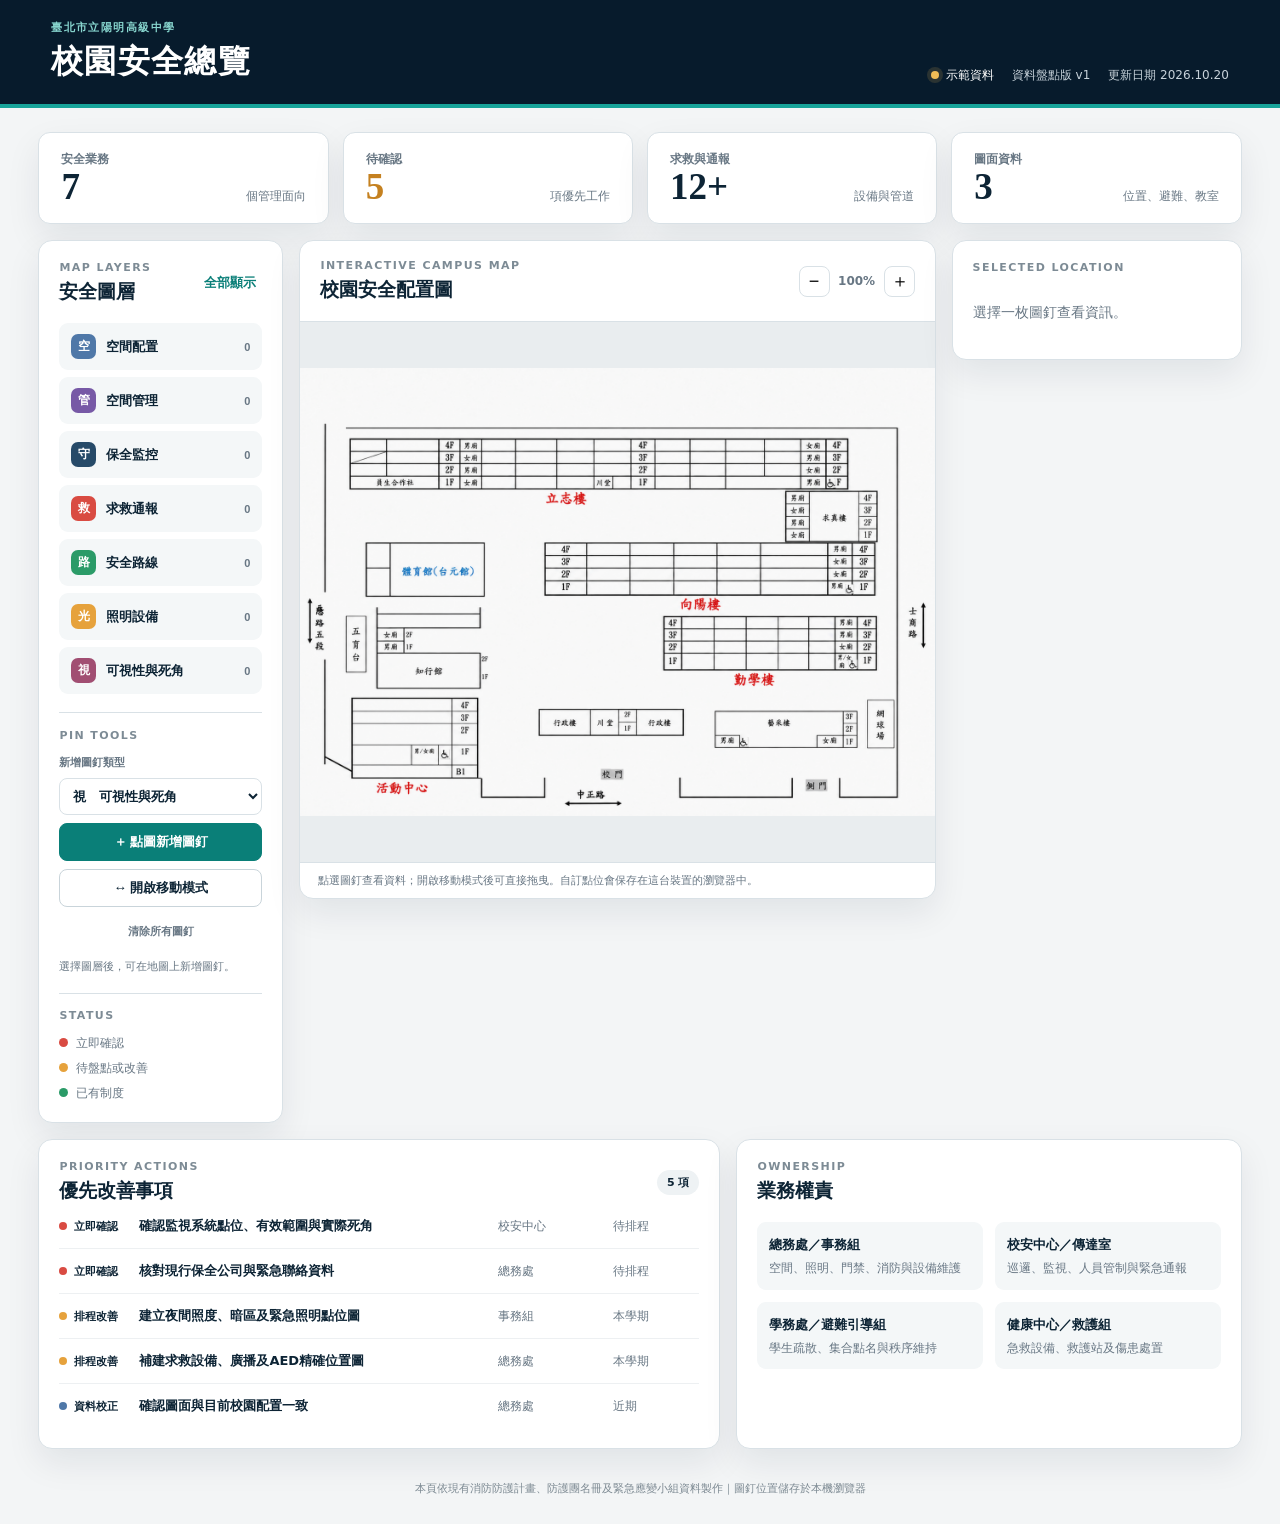
==== campus-safety-dashboard/index.html @ 6d6871d2 "為圖釘刪除加入密碼驗證，僅儲存加鹽雜湊" ====
<!doctype html>
<html lang="zh-Hant">
<head>
  <meta charset="utf-8">
  <meta name="viewport" content="width=device-width, initial-scale=1">
  <meta name="theme-color" content="#071b2c">
  <title>陽明高中校園安全總覽</title>
  <meta name="description" content="校園安全空間、設備、路線、責任與改善事項的一頁式互動總覽">
  <link rel="stylesheet" href="styles.css">
</head>
<body>
  <header class="topbar">
    <div>
      <p class="eyebrow">臺北市立陽明高級中學</p>
      <h1>校園安全總覽</h1>
    </div>
    <div class="header-meta">
      <span class="live-dot">示範資料</span>
      <span>資料盤點版 v1</span>
      <span>更新日期 2026.10.20</span>
    </div>
  </header>

  <main>
    <section class="metrics" aria-label="安全摘要">
      <article><span class="metric-label">安全業務</span><strong>7</strong><small>個管理面向</small></article>
      <article><span class="metric-label">待確認</span><strong class="amber">5</strong><small>項優先工作</small></article>
      <article><span class="metric-label">求救與通報</span><strong>12+</strong><small>設備與管道</small></article>
      <article><span class="metric-label">圖面資料</span><strong>3</strong><small>位置、避難、教室</small></article>
    </section>

    <section class="workspace">
      <aside class="panel filters">
        <div class="panel-heading">
          <div><p class="kicker">MAP LAYERS</p><h2>安全圖層</h2></div>
          <button id="resetLayers" class="text-button">全部顯示</button>
        </div>
        <div id="layerList" class="layer-list"></div>
        <div class="pin-tools">
          <p class="kicker">PIN TOOLS</p>
          <label for="pinLayer">新增圖釘類型</label>
          <select id="pinLayer" aria-label="新增圖釘類型"></select>
          <button id="addPin" class="tool-button primary">＋ 點圖新增圖釘</button>
          <button id="editPins" class="tool-button">↔ 開啟移動模式</button>
          <button id="resetPins" class="tool-button subtle">清除所有圖釘</button>
          <p id="pinHint" class="pin-hint">選擇圖層後，可在地圖上新增圖釘。</p>
        </div>
        <div class="legend">
          <p class="kicker">STATUS</p>
          <div><span class="status red"></span>立即確認</div>
          <div><span class="status amber"></span>待盤點或改善</div>
          <div><span class="status green"></span>已有制度</div>
        </div>
      </aside>

      <section class="map-panel" aria-label="互動式校園安全地圖">
        <div class="map-toolbar">
          <div>
            <p class="kicker">INTERACTIVE CAMPUS MAP</p>
            <h2>校園安全配置圖</h2>
          </div>
          <div class="map-actions">
            <button id="zoomOut" aria-label="縮小">−</button>
            <span id="zoomValue">100%</span>
            <button id="zoomIn" aria-label="放大">＋</button>
          </div>
        </div>
        <div class="map-viewport" id="mapViewport">
          <div class="map-stage" id="mapStage">
            <img src="assets/campus-map-v3-no-track.png" alt="陽明高中校園建築配置圖">
            <div id="markers" class="markers"></div>
          </div>
        </div>
        <div class="map-note">點選圖釘查看資料；開啟移動模式後可直接拖曳。自訂點位會保存在這台裝置的瀏覽器中。</div>
      </section>

      <aside class="panel detail" id="detailPanel" aria-live="polite">
        <p class="kicker">SELECTED LOCATION</p>
        <div id="detailContent"></div>
      </aside>
    </section>

    <section class="lower-grid">
      <article class="panel issues">
        <div class="panel-heading">
          <div><p class="kicker">PRIORITY ACTIONS</p><h2>優先改善事項</h2></div>
          <span class="pill">5 項</span>
        </div>
        <div id="issueList"></div>
      </article>
      <article class="panel ownership">
        <div class="panel-heading">
          <div><p class="kicker">OWNERSHIP</p><h2>業務權責</h2></div>
        </div>
        <div class="owner-grid">
          <div><span>總務處／事務組</span><p>空間、照明、門禁、消防與設備維護</p></div>
          <div><span>校安中心／傳達室</span><p>巡邏、監視、人員管制與緊急通報</p></div>
          <div><span>學務處／避難引導組</span><p>學生疏散、集合點名與秩序維持</p></div>
          <div><span>健康中心／救護組</span><p>急救設備、救護站及傷患處置</p></div>
        </div>
      </article>
    </section>
  </main>

  <footer>本頁依現有消防防護計畫、防護團名冊及緊急應變小組資料製作｜圖釘位置儲存於本機瀏覽器</footer>
  <dialog id="deleteAuthDialog" class="delete-auth" aria-labelledby="deleteAuthTitle" aria-describedby="deleteAuthMessage">
    <form id="deleteAuthForm">
      <h2 id="deleteAuthTitle">刪除圖釘確認</h2>
      <p id="deleteAuthMessage"></p>
      <label for="deleteAuthPassword">管理密碼</label>
      <input id="deleteAuthPassword" type="password" required autocomplete="off" autocapitalize="off" spellcheck="false">
      <p id="deleteAuthError" role="alert"></p>
      <div class="delete-auth-actions"><button type="button" onclick="this.closest('dialog').close()">取消</button><button type="submit">驗證並刪除</button></div>
    </form>
  </dialog>
  <script src="app.js"></script>
</body>
</html>
---- campus-safety-dashboard/styles.css ----
:root{--ink:#0d2435;--muted:#687784;--line:#d9e1e6;--paper:#f3f5f6;--white:#fff;--navy:#071b2c;--teal:#0a7f78;--teal-soft:#dff3ef;--red:#d94b42;--amber:#e6a23c;--green:#2b9b68;--shadow:0 14px 34px rgba(8,30,47,.08)}
*{box-sizing:border-box}body{margin:0;background:var(--paper);color:var(--ink);font-family:"Noto Sans TC","Microsoft JhengHei",system-ui,sans-serif}.topbar{min-height:104px;padding:20px 4vw;background:var(--navy);color:#fff;display:flex;align-items:end;justify-content:space-between;gap:24px;border-bottom:4px solid #18a49a}.eyebrow,.kicker{margin:0 0 5px;letter-spacing:.13em;font-size:11px;font-weight:800;text-transform:uppercase}.eyebrow{color:#87d5ce}.topbar h1{margin:0;font-size:32px;letter-spacing:.04em}.header-meta{display:flex;gap:18px;align-items:center;font-size:12px;color:#c7d2da}.live-dot{color:#fff}.live-dot::before{content:"";display:inline-block;width:8px;height:8px;margin-right:7px;border-radius:50%;background:#f0bc56;box-shadow:0 0 0 4px rgba(240,188,86,.15)}main{width:min(1500px,94vw);margin:24px auto 32px}.metrics{display:grid;grid-template-columns:repeat(4,1fr);gap:14px;margin-bottom:16px}.metrics article{background:#fff;padding:18px 22px;border:1px solid var(--line);border-radius:12px;box-shadow:var(--shadow);display:grid;grid-template-columns:1fr auto;align-items:end}.metric-label{grid-column:1/-1;font-size:12px;font-weight:800;color:var(--muted)}.metrics strong{font-family:Georgia,serif;font-size:37px;line-height:1}.metrics small{font-size:12px;color:var(--muted)}.amber{color:#c58120}.workspace{display:grid;grid-template-columns:245px minmax(520px,1fr) 290px;gap:16px;align-items:start}.panel,.map-panel{background:#fff;border:1px solid var(--line);border-radius:14px;box-shadow:var(--shadow)}.panel{padding:20px}.panel-heading,.map-toolbar{display:flex;align-items:center;justify-content:space-between;gap:14px}.panel h2,.map-panel h2{font-size:19px;margin:0}.kicker{color:#7d8b95}.text-button{border:0;background:none;color:var(--teal);font-weight:800;cursor:pointer}.layer-list{display:grid;gap:7px;margin:18px 0}.layer-button{border:1px solid transparent;background:#f4f7f8;border-radius:9px;padding:10px 11px;display:flex;align-items:center;gap:10px;text-align:left;cursor:pointer;color:var(--ink);font-weight:700}.layer-button:hover{border-color:#b6dcd8}.layer-button.off{opacity:.42}.layer-icon{width:25px;height:25px;border-radius:7px;display:grid;place-items:center;background:var(--layer);color:#fff;font-size:12px}.layer-count{margin-left:auto;color:var(--muted);font-size:11px}.legend{border-top:1px solid var(--line);padding-top:15px;margin-top:18px;color:var(--muted);font-size:12px;display:grid;gap:8px}.status{display:inline-block;width:9px;height:9px;border-radius:50%;margin-right:8px}.red{background:var(--red)}.amber{background:var(--amber)}.green{background:var(--green)}.map-panel{min-width:0;overflow:hidden}.map-toolbar{padding:18px 20px;border-bottom:1px solid var(--line)}.map-actions{display:flex;align-items:center;gap:8px}.map-actions button{width:31px;height:31px;border:1px solid var(--line);background:#fff;border-radius:8px;font-size:18px;cursor:pointer}.map-actions span{font-size:12px;font-weight:800;color:var(--muted);min-width:38px;text-align:center}.map-viewport{height:540px;overflow:auto;background:#e9edef;display:grid;place-items:center}.map-stage{width:100%;position:relative;transform-origin:center;transition:transform .18s ease}.map-stage img{display:block;width:100%;height:auto;filter:saturate(.82) contrast(.96)}.marker{position:absolute;left:var(--x);top:var(--y);width:27px;height:27px;transform:translate(-50%,-50%);border:3px solid #fff;border-radius:50%;background:var(--color);color:#fff;display:grid;place-items:center;font-size:11px;font-weight:900;box-shadow:0 4px 12px rgba(0,0,0,.28);cursor:pointer;transition:.15s}.marker:hover,.marker.active{transform:translate(-50%,-50%) scale(1.24);z-index:3}.marker.hidden{display:none}.marker.alert::after{content:"";position:absolute;inset:-7px;border:2px solid var(--color);border-radius:50%;animation:pulse 1.8s infinite}@keyframes pulse{to{inset:-14px;opacity:0}}.map-note{padding:10px 18px;border-top:1px solid var(--line);font-size:11px;color:var(--muted)}.detail{min-height:0}.detail-empty{margin-top:26px;color:var(--muted);font-size:14px;line-height:1.8}.detail h3{margin:10px 0 4px;font-size:23px}.detail .category{display:inline-block;padding:4px 8px;border-radius:5px;background:var(--teal-soft);color:#126963;font-size:11px;font-weight:800}.detail dl{margin:22px 0;display:grid;gap:14px}.detail dt{font-size:11px;color:var(--muted);font-weight:800}.detail dd{margin:3px 0 0;font-size:14px;line-height:1.6}.detail-status{border-top:1px solid var(--line);padding-top:15px;font-weight:800;font-size:13px}.lower-grid{display:grid;grid-template-columns:1.35fr 1fr;gap:16px;margin-top:16px}.pill{background:#eef2f4;border-radius:999px;padding:5px 10px;font-size:11px;font-weight:800}.issue-row{display:grid;grid-template-columns:70px 1fr 105px 86px;gap:10px;align-items:center;padding:13px 0;border-bottom:1px solid #edf0f2;font-size:13px}.issue-row:last-child{border:0}.priority{font-size:11px;font-weight:900}.priority::before{content:"";display:inline-block;width:8px;height:8px;border-radius:50%;background:var(--p);margin-right:7px}.issue-owner,.issue-date{color:var(--muted);font-size:12px}.owner-grid{display:grid;grid-template-columns:1fr 1fr;gap:12px;margin-top:18px}.owner-grid div{background:#f4f7f8;border-radius:9px;padding:12px}.owner-grid span{font-size:13px;font-weight:900}.owner-grid p{margin:5px 0 0;color:var(--muted);font-size:12px;line-height:1.55}footer{text-align:center;color:#7c8992;font-size:11px;padding:0 20px 28px}@media(max-width:1100px){.workspace{grid-template-columns:220px 1fr}.detail{grid-column:1/-1;min-height:auto}.lower-grid{grid-template-columns:1fr}}@media(max-width:760px){.topbar{align-items:start;flex-direction:column}.header-meta{flex-wrap:wrap}.metrics{grid-template-columns:1fr 1fr}.workspace{grid-template-columns:1fr}.filters{order:2}.map-panel{order:1}.detail{order:3}.map-viewport{height:430px}.owner-grid{grid-template-columns:1fr}.issue-row{grid-template-columns:65px 1fr}.issue-owner,.issue-date{display:none}.topbar h1{font-size:27px}}

.metrics strong.amber{background:transparent;color:#c58120}
.status.red{background:var(--red)}
.status.amber{background:var(--amber)}
.status.green{background:var(--green)}

.pin-tools{border-top:1px solid var(--line);padding-top:16px;margin-top:16px;display:grid;gap:8px}.pin-tools label{font-size:11px;font-weight:800;color:var(--muted)}.pin-tools select{width:100%;border:1px solid var(--line);border-radius:8px;padding:9px;background:#fff;color:var(--ink);font-weight:700}.tool-button{width:100%;border:1px solid #c9d4da;border-radius:8px;background:#fff;color:var(--ink);padding:9px 10px;font-weight:800;cursor:pointer}.tool-button:hover{border-color:var(--teal)}.tool-button.primary{background:var(--teal);border-color:var(--teal);color:#fff}.tool-button.active{background:#fff3dd;border-color:var(--amber);color:#8d5c12}.tool-button.subtle{border:0;background:transparent;color:var(--muted);font-size:11px}.pin-hint{margin:2px 0 0;color:var(--muted);font-size:11px;line-height:1.55}.map-stage.placing{cursor:crosshair}.map-stage.editing .marker{cursor:grab}.map-stage.editing .marker:active{cursor:grabbing}.marker{width:30px;height:30px;border-radius:50% 50% 50% 0;transform:translate(-50%,-82%) rotate(-45deg);touch-action:none}.marker span{transform:rotate(45deg);display:grid;place-items:center}.marker:hover,.marker.active{transform:translate(-50%,-82%) rotate(-45deg) scale(1.22)}.marker.alert::after{border-radius:50% 50% 50% 0}.detail-actions{margin-top:16px}.delete-pin{border:1px solid #ecc4c1;background:#fff6f5;color:#a7342d;border-radius:8px;padding:8px 10px;font-weight:800;cursor:pointer}
.pin-record{border-top:1px solid var(--line);margin-top:18px;padding-top:18px;display:grid;gap:11px}.record-heading{display:flex;align-items:start;justify-content:space-between;gap:10px}.record-heading h4{margin:0;font-size:16px}.record-badge{border-radius:999px;background:#eef2f4;padding:5px 8px;font-size:10px;font-weight:900;color:var(--muted)}.pin-record label{display:grid;gap:5px;font-size:11px;font-weight:900;color:var(--ink)}.pin-record label>span{font-weight:500;color:var(--muted);margin-left:5px}.pin-record input,.pin-record textarea,.pin-record select{width:100%;border:1px solid #ccd6dc;border-radius:8px;background:#fff;color:var(--ink);padding:9px;font:inherit;font-weight:500;resize:vertical}.pin-record input:focus,.pin-record textarea:focus,.pin-record select:focus{outline:2px solid rgba(10,127,120,.18);border-color:var(--teal)}.save-record{border:0;border-radius:8px;background:var(--navy);color:#fff;padding:10px;font-weight:900;cursor:pointer}.record-note{margin:0;color:var(--muted);font-size:10px;line-height:1.5}

.delete-auth{width:min(420px,calc(100vw - 32px));border:1px solid var(--line);border-radius:14px;padding:24px;color:var(--ink);box-shadow:var(--shadow)}.delete-auth::backdrop{background:rgba(7,27,44,.55)}.delete-auth h2{margin:0 0 12px;font-size:21px}.delete-auth p{font-size:14px;line-height:1.6}.delete-auth label{display:block;font-weight:700;margin-bottom:8px}.delete-auth input{width:100%;padding:11px;border:1px solid #aabac4;border-radius:8px;font:inherit}.delete-auth input:focus{outline:2px solid var(--teal)}#deleteAuthError{color:#a7342d;min-height:23px}.delete-auth-actions{display:flex;justify-content:flex-end;gap:10px}.delete-auth-actions button{padding:10px 14px;border:1px solid var(--line);border-radius:8px;background:#fff;font:inherit;cursor:pointer}.delete-auth-actions [type=submit]{background:#a7342d;color:#fff;border-color:#a7342d}.delete-auth-actions button:disabled{opacity:.6;cursor:wait}
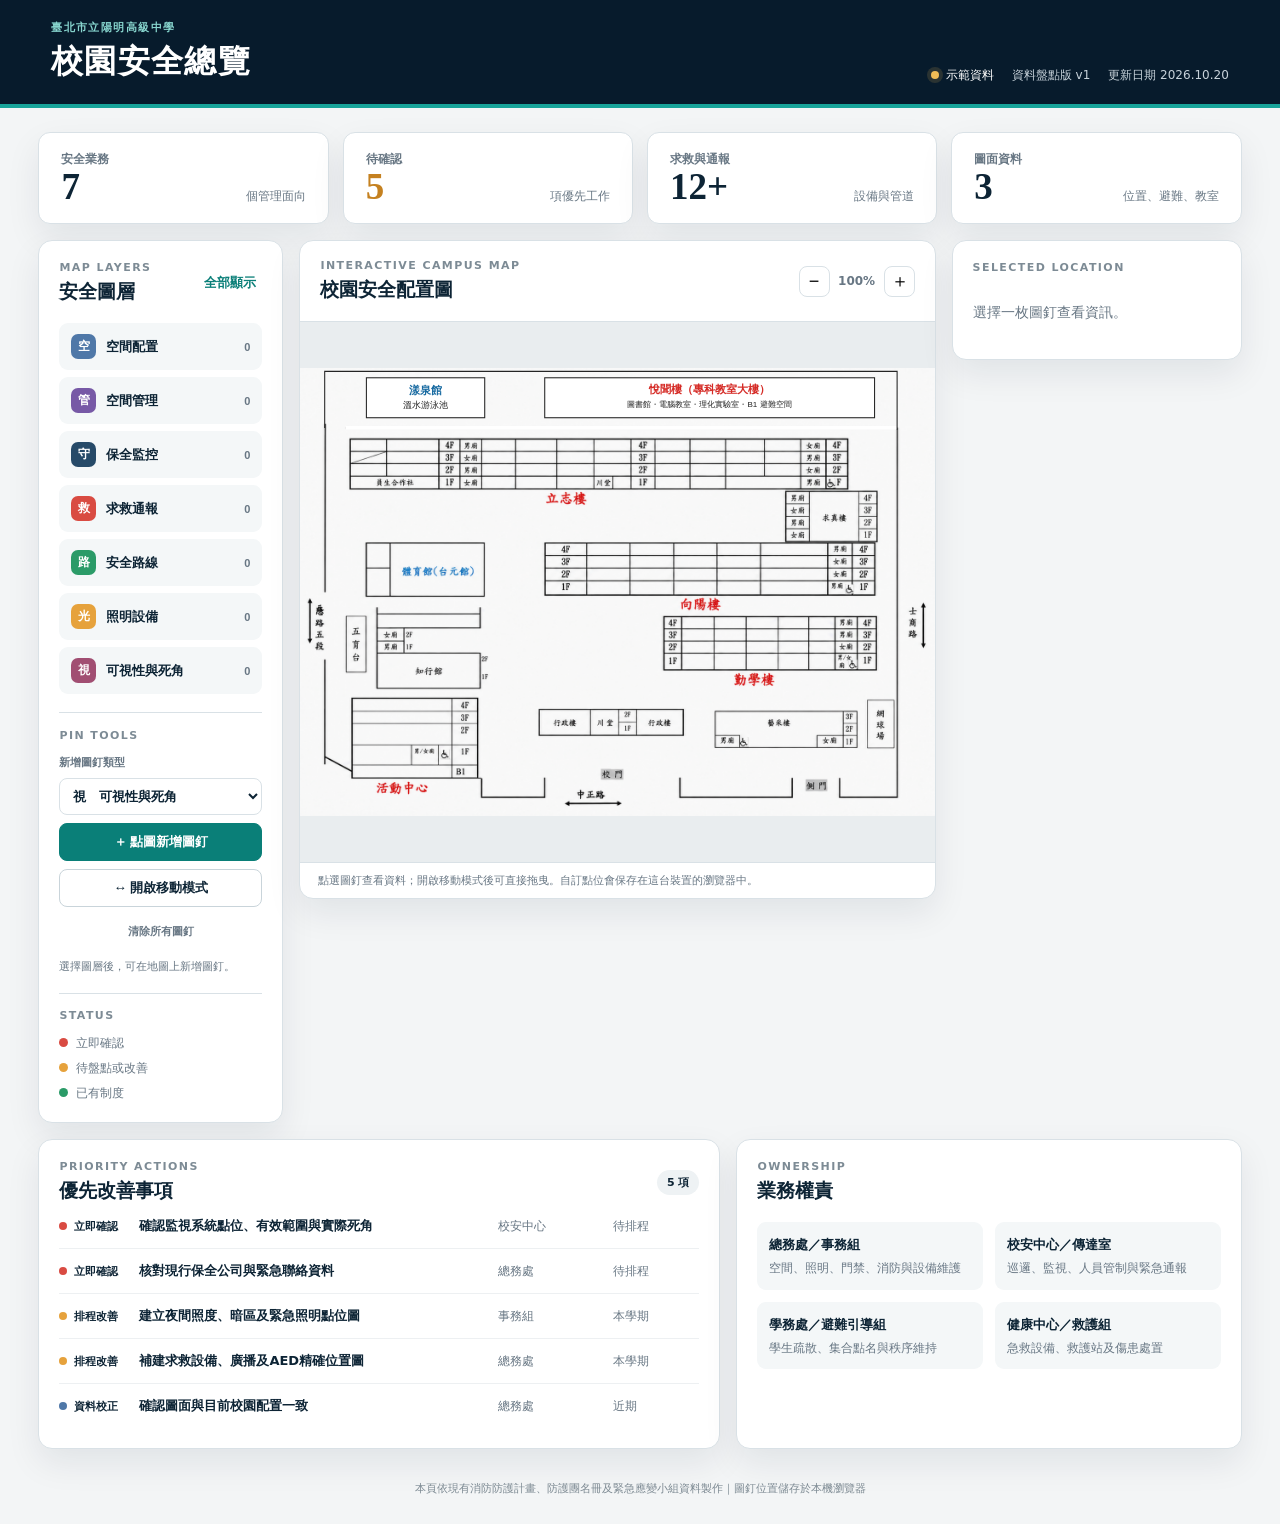
==== commit 08e0bfbb: "依115教室平面圖補上悅聞樓與漾泉館位置" ====
--- a/campus-safety-dashboard/index.html
+++ b/campus-safety-dashboard/index.html
@@ -68,6 +68,7 @@
         <div class="map-viewport" id="mapViewport">
           <div class="map-stage" id="mapStage">
             <img src="assets/campus-map-v3-no-track.png" alt="陽明高中校園建築配置圖">
+            <img class="map-building-overlay" src="assets/rear-buildings.svg" alt="立志樓後方左側為漾泉館（溫水游泳池），右側為悅聞樓（專科教室大樓）">
             <div id="markers" class="markers"></div>
           </div>
         </div>
--- a/campus-safety-dashboard/styles.css
+++ b/campus-safety-dashboard/styles.css
@@ -10,3 +10,5 @@
 .pin-record{border-top:1px solid var(--line);margin-top:18px;padding-top:18px;display:grid;gap:11px}.record-heading{display:flex;align-items:start;justify-content:space-between;gap:10px}.record-heading h4{margin:0;font-size:16px}.record-badge{border-radius:999px;background:#eef2f4;padding:5px 8px;font-size:10px;font-weight:900;color:var(--muted)}.pin-record label{display:grid;gap:5px;font-size:11px;font-weight:900;color:var(--ink)}.pin-record label>span{font-weight:500;color:var(--muted);margin-left:5px}.pin-record input,.pin-record textarea,.pin-record select{width:100%;border:1px solid #ccd6dc;border-radius:8px;background:#fff;color:var(--ink);padding:9px;font:inherit;font-weight:500;resize:vertical}.pin-record input:focus,.pin-record textarea:focus,.pin-record select:focus{outline:2px solid rgba(10,127,120,.18);border-color:var(--teal)}.save-record{border:0;border-radius:8px;background:var(--navy);color:#fff;padding:10px;font-weight:900;cursor:pointer}.record-note{margin:0;color:var(--muted);font-size:10px;line-height:1.5}
 
 .delete-auth{width:min(420px,calc(100vw - 32px));border:1px solid var(--line);border-radius:14px;padding:24px;color:var(--ink);box-shadow:var(--shadow)}.delete-auth::backdrop{background:rgba(7,27,44,.55)}.delete-auth h2{margin:0 0 12px;font-size:21px}.delete-auth p{font-size:14px;line-height:1.6}.delete-auth label{display:block;font-weight:700;margin-bottom:8px}.delete-auth input{width:100%;padding:11px;border:1px solid #aabac4;border-radius:8px;font:inherit}.delete-auth input:focus{outline:2px solid var(--teal)}#deleteAuthError{color:#a7342d;min-height:23px}.delete-auth-actions{display:flex;justify-content:flex-end;gap:10px}.delete-auth-actions button{padding:10px 14px;border:1px solid var(--line);border-radius:8px;background:#fff;font:inherit;cursor:pointer}.delete-auth-actions [type=submit]{background:#a7342d;color:#fff;border-color:#a7342d}.delete-auth-actions button:disabled{opacity:.6;cursor:wait}
+
+.map-stage img.map-building-overlay{position:absolute;inset:0;width:100%;height:100%;pointer-events:none;filter:none}
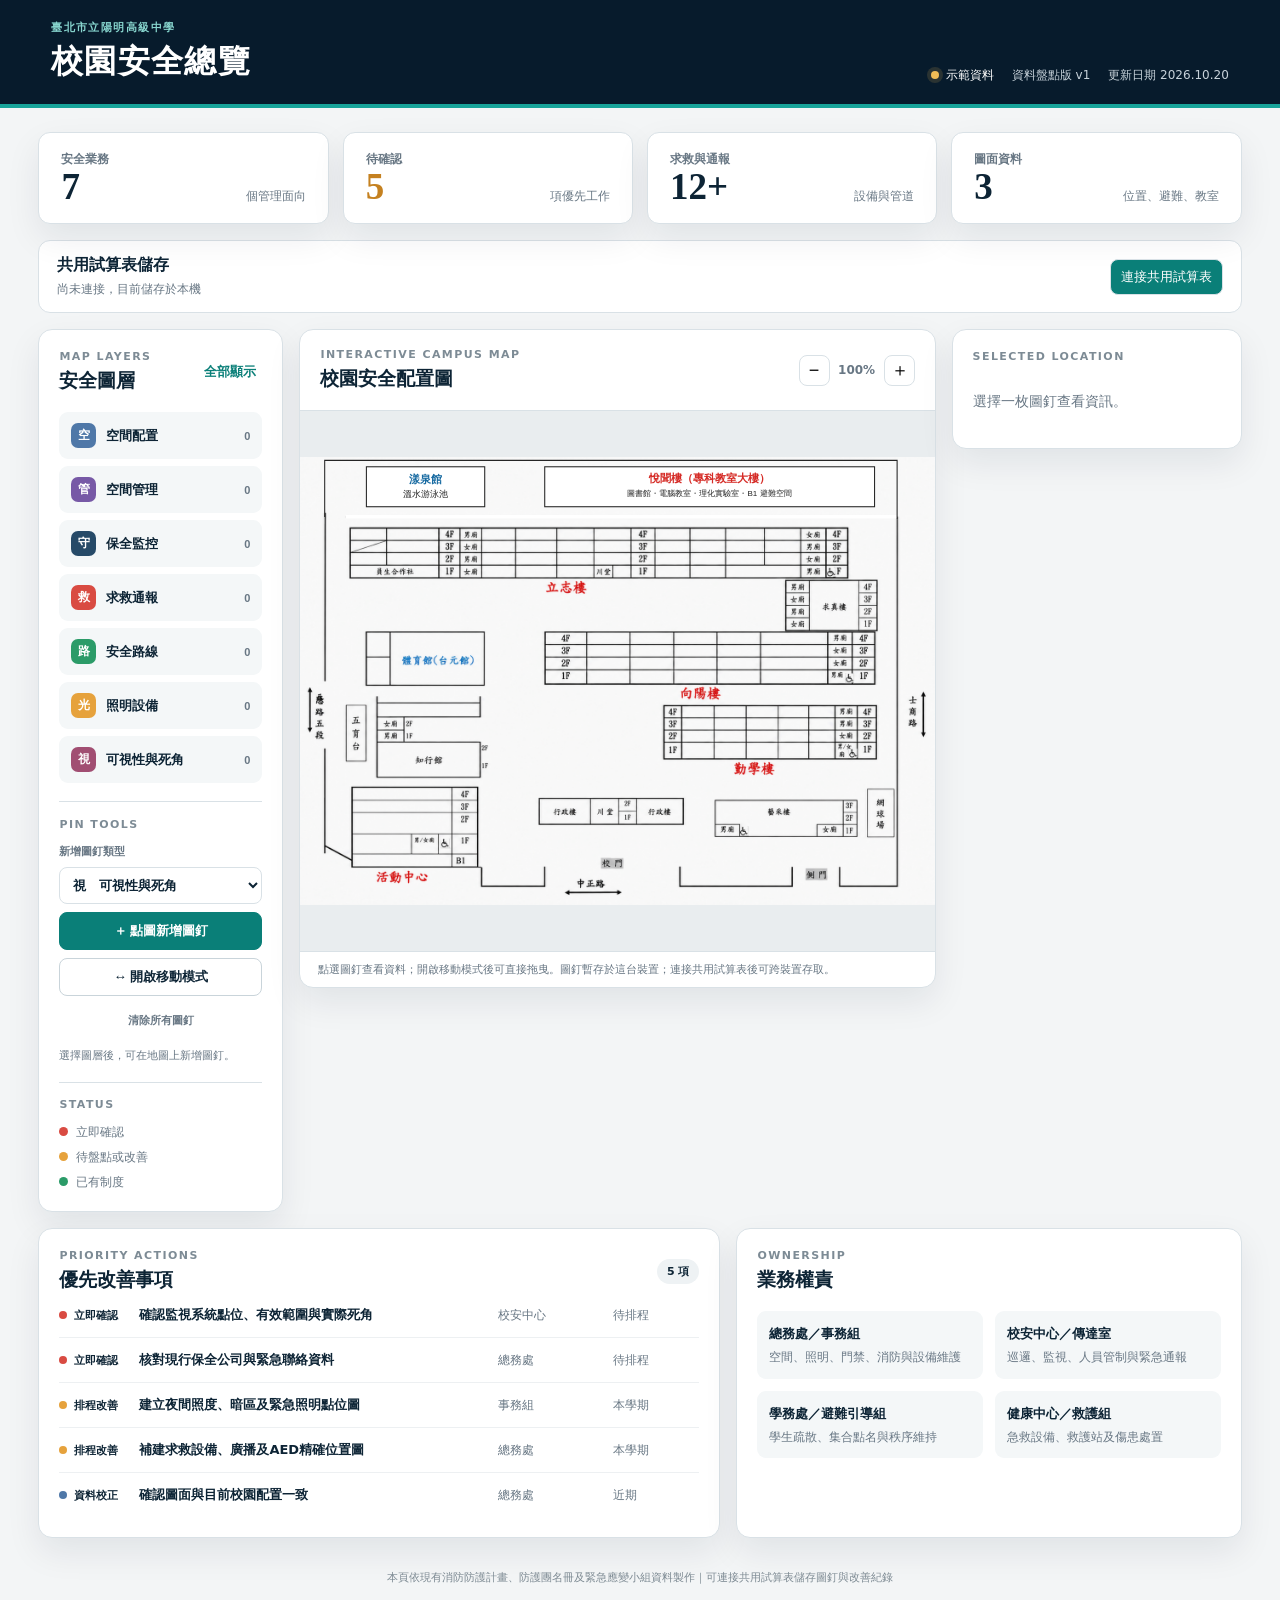
==== commit f65be60c: "加入GAS共用圖釘儲存、版本衝突檢查與伺服器刪除驗證" ====
--- a/campus-safety-dashboard/index.html
+++ b/campus-safety-dashboard/index.html
@@ -29,6 +29,10 @@
       <article><span class="metric-label">圖面資料</span><strong>3</strong><small>位置、避難、教室</small></article>
     </section>
 
+    <section class="cloud-bar" aria-label="共用儲存">
+      <div><b>共用試算表儲存</b><p id="cloudStatus" role="status">尚未連接，目前儲存於本機</p></div>
+      <div class="cloud-buttons"><button id="cloudConnect">連接共用試算表</button><button id="cloudRefresh" hidden>載入最新資料</button><button id="cloudRetry" hidden>重試同步</button><button id="cloudImport" hidden>匯入原本機圖釘</button><button id="cloudBackup" hidden>下載備份</button></div>
+    </section>
     <section class="workspace">
       <aside class="panel filters">
         <div class="panel-heading">
@@ -72,7 +76,7 @@
             <div id="markers" class="markers"></div>
           </div>
         </div>
-        <div class="map-note">點選圖釘查看資料；開啟移動模式後可直接拖曳。自訂點位會保存在這台裝置的瀏覽器中。</div>
+        <div class="map-note">點選圖釘查看資料；開啟移動模式後可直接拖曳。<span id="mapStorageNote">圖釘暫存於這台裝置；連接共用試算表後可跨裝置存取。</span></div>
       </section>
 
       <aside class="panel detail" id="detailPanel" aria-live="polite">
@@ -103,7 +107,7 @@
     </section>
   </main>
 
-  <footer>本頁依現有消防防護計畫、防護團名冊及緊急應變小組資料製作｜圖釘位置儲存於本機瀏覽器</footer>
+  <footer>本頁依現有消防防護計畫、防護團名冊及緊急應變小組資料製作｜可連接共用試算表儲存圖釘與改善紀錄</footer>
   <dialog id="deleteAuthDialog" class="delete-auth" aria-labelledby="deleteAuthTitle" aria-describedby="deleteAuthMessage">
     <form id="deleteAuthForm">
       <h2 id="deleteAuthTitle">刪除圖釘確認</h2>
@@ -111,9 +115,18 @@
       <label for="deleteAuthPassword">管理密碼</label>
       <input id="deleteAuthPassword" type="password" required autocomplete="off" autocapitalize="off" spellcheck="false">
       <p id="deleteAuthError" role="alert"></p>
-      <div class="delete-auth-actions"><button type="button" onclick="this.closest('dialog').close()">取消</button><button type="submit">驗證並刪除</button></div>
+      <div class="delete-auth-actions"><button id="deleteAuthCancel" type="button">取消</button><button type="submit">驗證並刪除</button></div>
+    </form>
+  </dialog>
+  <dialog id="cloudDialog" class="delete-auth" aria-labelledby="cloudTitle">
+    <form id="cloudForm"><h2 id="cloudTitle">連接共用試算表</h2>
+      <p>首次連接會載入共用資料，原本機圖釘會保留，可再按「匯入原本機圖釘」。</p>
+      <label for="cloudUrl">共用儲存連線網址</label><input id="cloudUrl" type="url" required placeholder="https://script.google.com/macros/s/…/exec">
+      <label for="cloudPassword">管理密碼</label><input id="cloudPassword" type="password" required autocomplete="off">
+      <p id="cloudError" role="alert"></p><div class="delete-auth-actions"><button type="button" onclick="this.closest('dialog').close();document.querySelector('#cloudPassword').value=''">取消</button><button type="submit">連接並載入</button></div>
     </form>
   </dialog>
   <script src="app.js"></script>
+  <script src="cloud.js"></script>
 </body>
 </html>
--- a/campus-safety-dashboard/styles.css
+++ b/campus-safety-dashboard/styles.css
@@ -12,3 +12,5 @@
 .delete-auth{width:min(420px,calc(100vw - 32px));border:1px solid var(--line);border-radius:14px;padding:24px;color:var(--ink);box-shadow:var(--shadow)}.delete-auth::backdrop{background:rgba(7,27,44,.55)}.delete-auth h2{margin:0 0 12px;font-size:21px}.delete-auth p{font-size:14px;line-height:1.6}.delete-auth label{display:block;font-weight:700;margin-bottom:8px}.delete-auth input{width:100%;padding:11px;border:1px solid #aabac4;border-radius:8px;font:inherit}.delete-auth input:focus{outline:2px solid var(--teal)}#deleteAuthError{color:#a7342d;min-height:23px}.delete-auth-actions{display:flex;justify-content:flex-end;gap:10px}.delete-auth-actions button{padding:10px 14px;border:1px solid var(--line);border-radius:8px;background:#fff;font:inherit;cursor:pointer}.delete-auth-actions [type=submit]{background:#a7342d;color:#fff;border-color:#a7342d}.delete-auth-actions button:disabled{opacity:.6;cursor:wait}
 
 .map-stage img.map-building-overlay{position:absolute;inset:0;width:100%;height:100%;pointer-events:none;filter:none}
+
+.cloud-bar{display:flex;gap:14px;align-items:center;justify-content:space-between;background:#fff;border:1px solid var(--line);border-radius:12px;padding:14px 18px;margin-bottom:16px}.cloud-bar p{font-size:12px;margin:5px 0 0;color:var(--muted);overflow-wrap:anywhere}.cloud-buttons{display:flex;gap:7px;flex-wrap:wrap}.cloud-buttons button{padding:8px 10px;border:1px solid var(--line);border-radius:8px;background:#fff;color:var(--ink);cursor:pointer}.cloud-buttons button:first-child{background:var(--teal);color:#fff}#cloudError{color:#a7342d}#cloudForm label{margin-top:12px}@media(max-width:760px){.cloud-bar{align-items:stretch;flex-direction:column}}
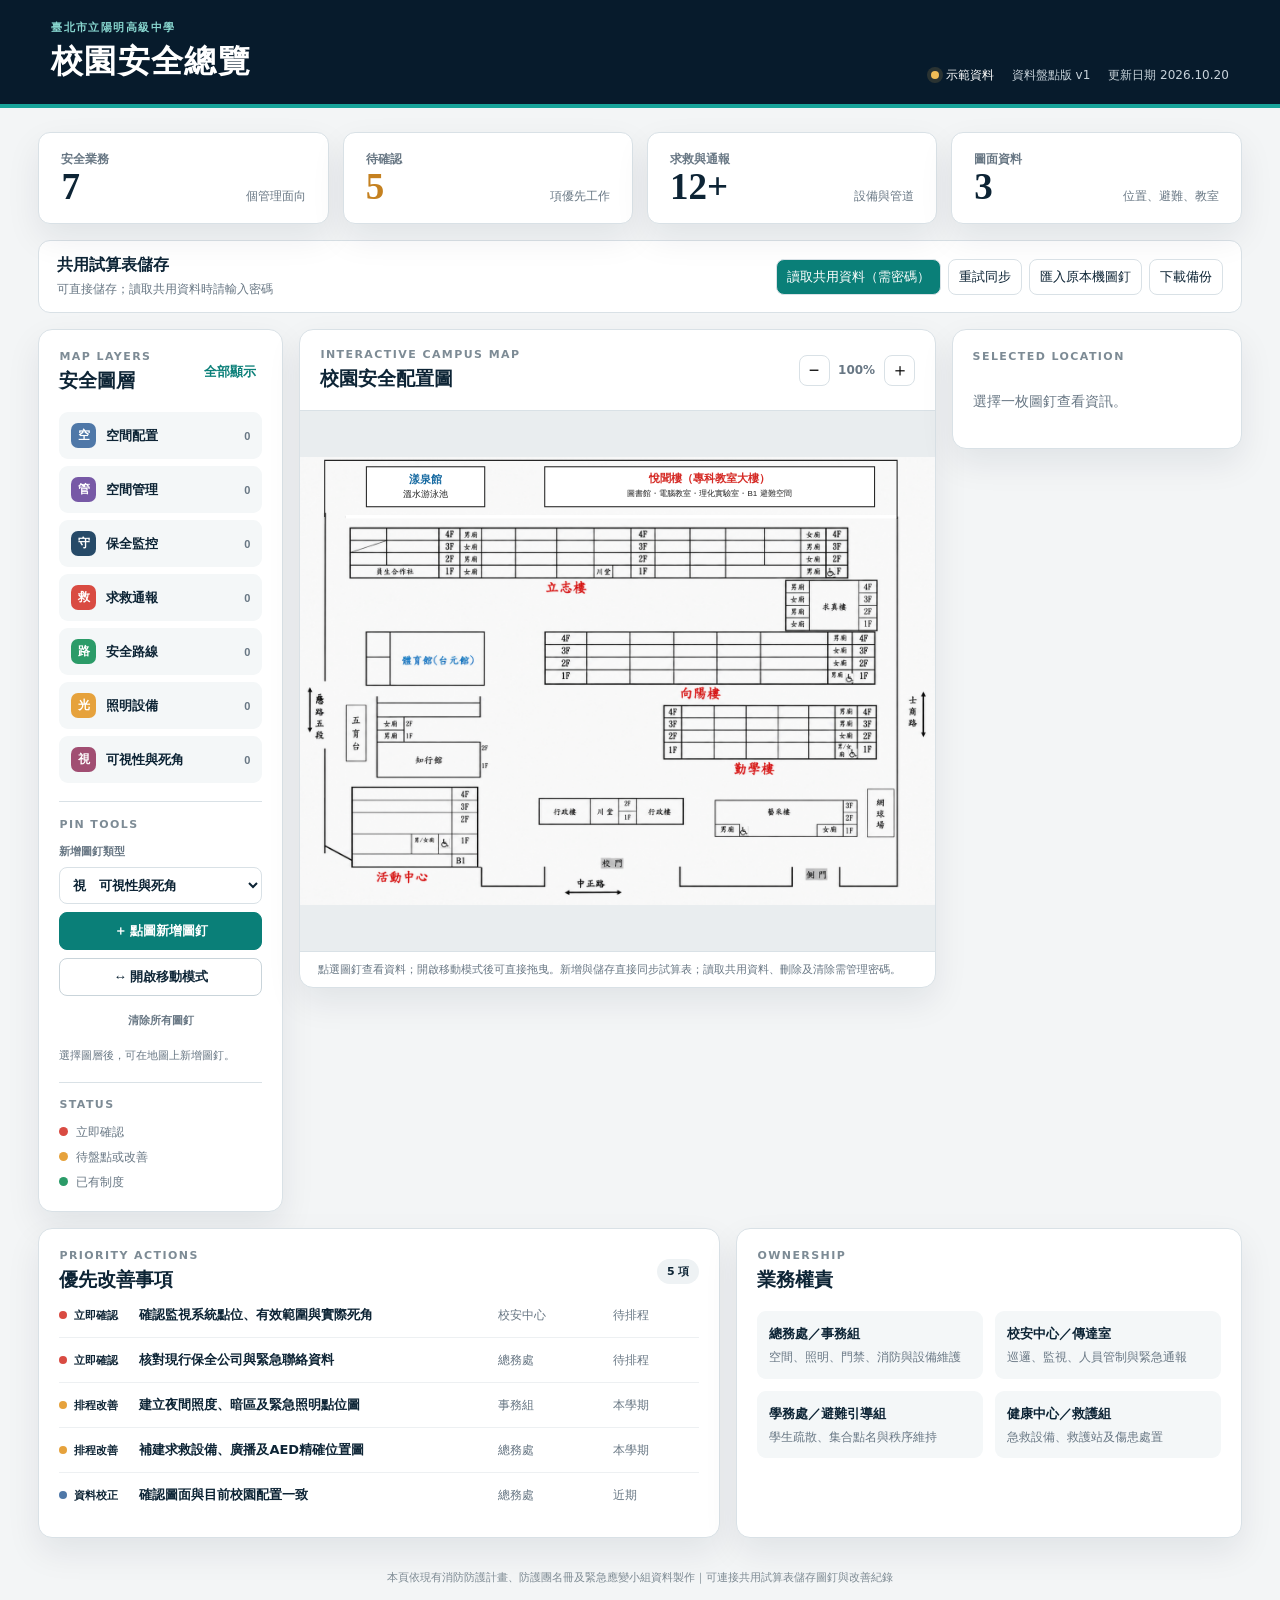
==== commit 58be6b83: "改為直接儲存圖釘，讀取與刪除時才驗證密碼" ====
--- a/campus-safety-dashboard/index.html
+++ b/campus-safety-dashboard/index.html
@@ -30,8 +30,8 @@
     </section>
 
     <section class="cloud-bar" aria-label="共用儲存">
-      <div><b>共用試算表儲存</b><p id="cloudStatus" role="status">尚未連接，目前儲存於本機</p></div>
-      <div class="cloud-buttons"><button id="cloudConnect">連接共用試算表</button><button id="cloudRefresh" hidden>載入最新資料</button><button id="cloudRetry" hidden>重試同步</button><button id="cloudImport" hidden>匯入原本機圖釘</button><button id="cloudBackup" hidden>下載備份</button></div>
+      <div><b>共用試算表儲存</b><p id="cloudStatus" role="status">可直接儲存；讀取共用資料需密碼</p></div>
+      <div class="cloud-buttons"><button id="cloudConnect">讀取共用資料（需密碼）</button><button id="cloudRefresh" hidden>載入最新資料</button><button id="cloudRetry" hidden>重試同步</button><button id="cloudImport" hidden>匯入原本機圖釘</button><button id="cloudBackup" hidden>下載備份</button></div>
     </section>
     <section class="workspace">
       <aside class="panel filters">
@@ -119,11 +119,11 @@
     </form>
   </dialog>
   <dialog id="cloudDialog" class="delete-auth" aria-labelledby="cloudTitle">
-    <form id="cloudForm"><h2 id="cloudTitle">連接共用試算表</h2>
-      <p>首次連接會載入共用資料，原本機圖釘會保留，可再按「匯入原本機圖釘」。</p>
+    <form id="cloudForm"><h2 id="cloudTitle">讀取共用資料</h2>
+      <p>儲存不需密碼。輸入管理密碼後才會讀取共用圖釘；原本機圖釘會保留。</p>
       <label for="cloudUrl">共用儲存連線網址</label><input id="cloudUrl" type="url" required placeholder="https://script.google.com/macros/s/…/exec">
       <label for="cloudPassword">管理密碼</label><input id="cloudPassword" type="password" required autocomplete="off">
-      <p id="cloudError" role="alert"></p><div class="delete-auth-actions"><button type="button" onclick="this.closest('dialog').close();document.querySelector('#cloudPassword').value=''">取消</button><button type="submit">連接並載入</button></div>
+      <p id="cloudError" role="alert"></p><div class="delete-auth-actions"><button type="button" onclick="this.closest('dialog').close();document.querySelector('#cloudPassword').value=''">取消</button><button type="submit">驗證並讀取</button></div>
     </form>
   </dialog>
   <script src="app.js"></script>
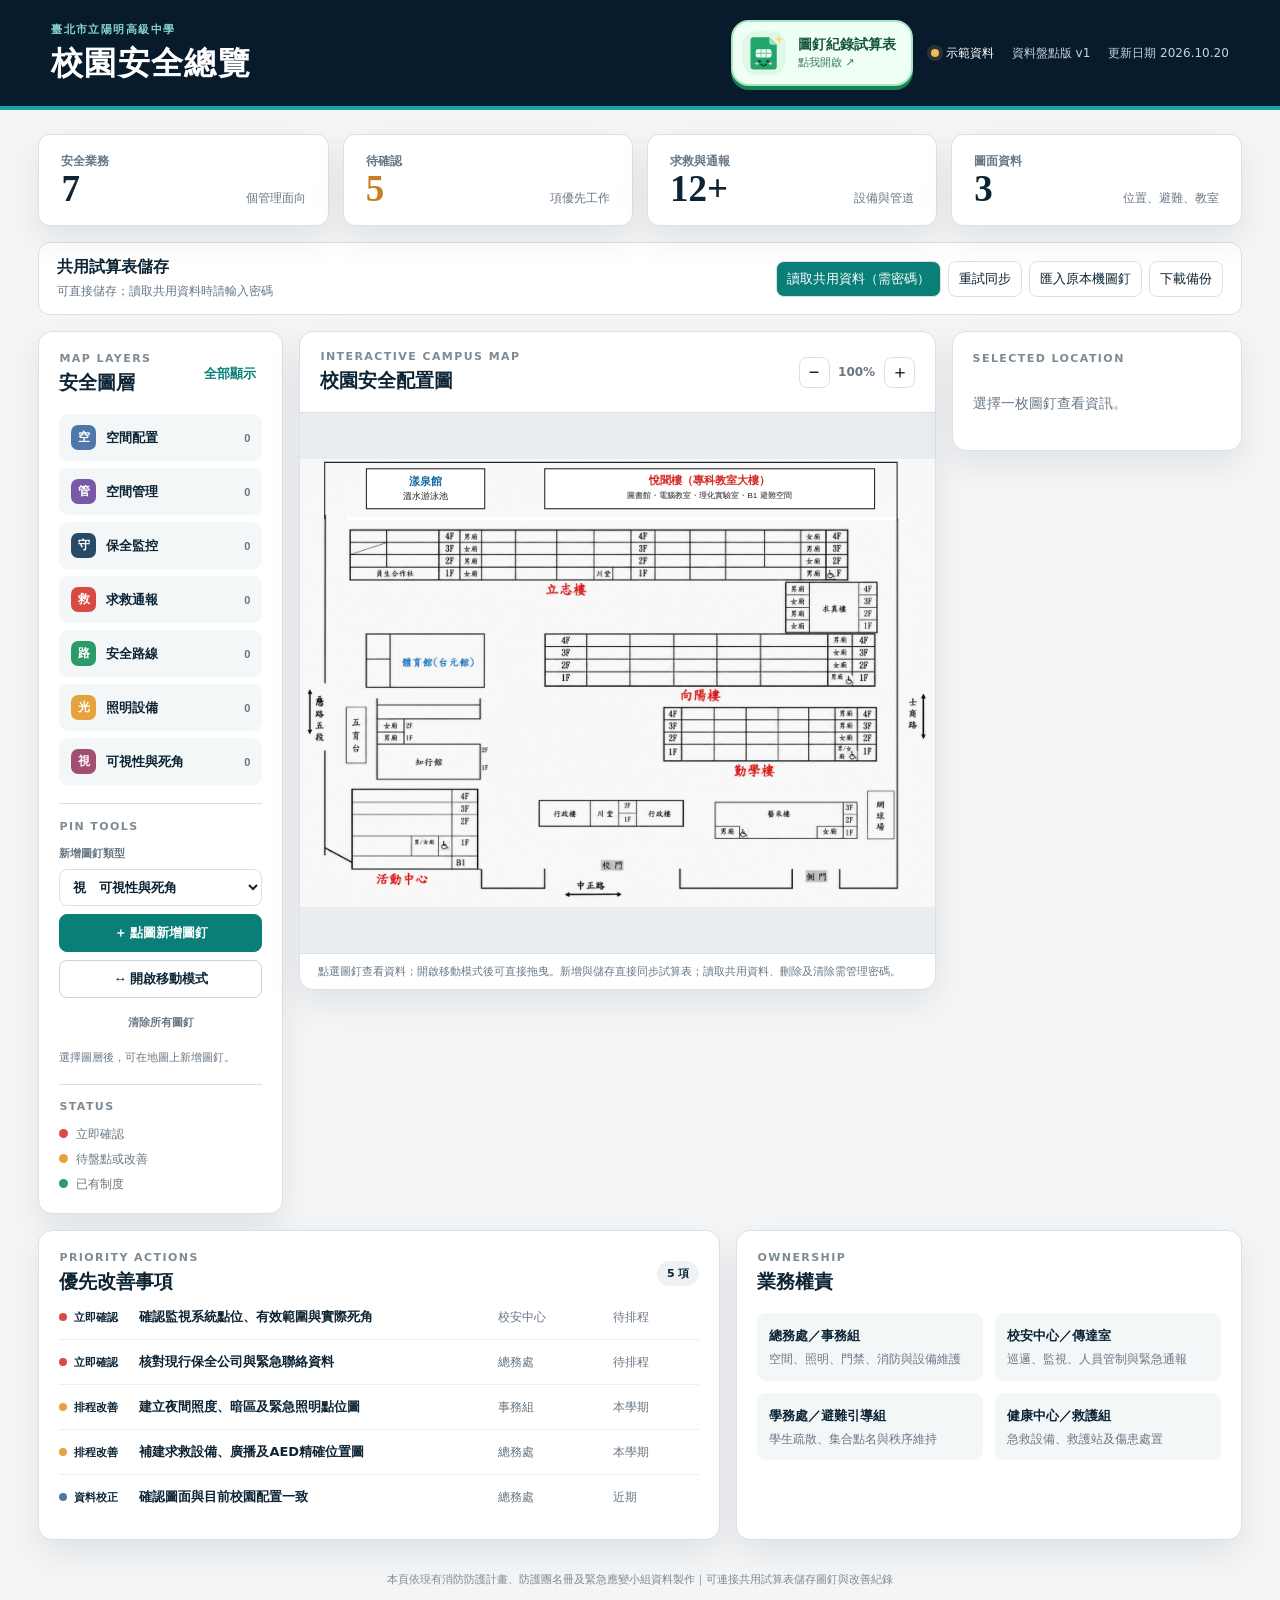
==== commit 471c67a7: "新增可愛試算表圖示按鈕至校園安全頁首" ====
--- a/campus-safety-dashboard/index.html
+++ b/campus-safety-dashboard/index.html
@@ -1,132 +1 @@
-<!doctype html>
-<html lang="zh-Hant">
-<head>
-  <meta charset="utf-8">
-  <meta name="viewport" content="width=device-width, initial-scale=1">
-  <meta name="theme-color" content="#071b2c">
-  <title>陽明高中校園安全總覽</title>
-  <meta name="description" content="校園安全空間、設備、路線、責任與改善事項的一頁式互動總覽">
-  <link rel="stylesheet" href="styles.css">
-</head>
-<body>
-  <header class="topbar">
-    <div>
-      <p class="eyebrow">臺北市立陽明高級中學</p>
-      <h1>校園安全總覽</h1>
-    </div>
-    <div class="header-meta">
-      <span class="live-dot">示範資料</span>
-      <span>資料盤點版 v1</span>
-      <span>更新日期 2026.10.20</span>
-    </div>
-  </header>
-
-  <main>
-    <section class="metrics" aria-label="安全摘要">
-      <article><span class="metric-label">安全業務</span><strong>7</strong><small>個管理面向</small></article>
-      <article><span class="metric-label">待確認</span><strong class="amber">5</strong><small>項優先工作</small></article>
-      <article><span class="metric-label">求救與通報</span><strong>12+</strong><small>設備與管道</small></article>
-      <article><span class="metric-label">圖面資料</span><strong>3</strong><small>位置、避難、教室</small></article>
-    </section>
-
-    <section class="cloud-bar" aria-label="共用儲存">
-      <div><b>共用試算表儲存</b><p id="cloudStatus" role="status">可直接儲存；讀取共用資料需密碼</p></div>
-      <div class="cloud-buttons"><button id="cloudConnect">讀取共用資料（需密碼）</button><button id="cloudRefresh" hidden>載入最新資料</button><button id="cloudRetry" hidden>重試同步</button><button id="cloudImport" hidden>匯入原本機圖釘</button><button id="cloudBackup" hidden>下載備份</button></div>
-    </section>
-    <section class="workspace">
-      <aside class="panel filters">
-        <div class="panel-heading">
-          <div><p class="kicker">MAP LAYERS</p><h2>安全圖層</h2></div>
-          <button id="resetLayers" class="text-button">全部顯示</button>
-        </div>
-        <div id="layerList" class="layer-list"></div>
-        <div class="pin-tools">
-          <p class="kicker">PIN TOOLS</p>
-          <label for="pinLayer">新增圖釘類型</label>
-          <select id="pinLayer" aria-label="新增圖釘類型"></select>
-          <button id="addPin" class="tool-button primary">＋ 點圖新增圖釘</button>
-          <button id="editPins" class="tool-button">↔ 開啟移動模式</button>
-          <button id="resetPins" class="tool-button subtle">清除所有圖釘</button>
-          <p id="pinHint" class="pin-hint">選擇圖層後，可在地圖上新增圖釘。</p>
-        </div>
-        <div class="legend">
-          <p class="kicker">STATUS</p>
-          <div><span class="status red"></span>立即確認</div>
-          <div><span class="status amber"></span>待盤點或改善</div>
-          <div><span class="status green"></span>已有制度</div>
-        </div>
-      </aside>
-
-      <section class="map-panel" aria-label="互動式校園安全地圖">
-        <div class="map-toolbar">
-          <div>
-            <p class="kicker">INTERACTIVE CAMPUS MAP</p>
-            <h2>校園安全配置圖</h2>
-          </div>
-          <div class="map-actions">
-            <button id="zoomOut" aria-label="縮小">−</button>
-            <span id="zoomValue">100%</span>
-            <button id="zoomIn" aria-label="放大">＋</button>
-          </div>
-        </div>
-        <div class="map-viewport" id="mapViewport">
-          <div class="map-stage" id="mapStage">
-            <img src="assets/campus-map-v3-no-track.png" alt="陽明高中校園建築配置圖">
-            <img class="map-building-overlay" src="assets/rear-buildings.svg" alt="立志樓後方左側為漾泉館（溫水游泳池），右側為悅聞樓（專科教室大樓）">
-            <div id="markers" class="markers"></div>
-          </div>
-        </div>
-        <div class="map-note">點選圖釘查看資料；開啟移動模式後可直接拖曳。<span id="mapStorageNote">圖釘暫存於這台裝置；連接共用試算表後可跨裝置存取。</span></div>
-      </section>
-
-      <aside class="panel detail" id="detailPanel" aria-live="polite">
-        <p class="kicker">SELECTED LOCATION</p>
-        <div id="detailContent"></div>
-      </aside>
-    </section>
-
-    <section class="lower-grid">
-      <article class="panel issues">
-        <div class="panel-heading">
-          <div><p class="kicker">PRIORITY ACTIONS</p><h2>優先改善事項</h2></div>
-          <span class="pill">5 項</span>
-        </div>
-        <div id="issueList"></div>
-      </article>
-      <article class="panel ownership">
-        <div class="panel-heading">
-          <div><p class="kicker">OWNERSHIP</p><h2>業務權責</h2></div>
-        </div>
-        <div class="owner-grid">
-          <div><span>總務處／事務組</span><p>空間、照明、門禁、消防與設備維護</p></div>
-          <div><span>校安中心／傳達室</span><p>巡邏、監視、人員管制與緊急通報</p></div>
-          <div><span>學務處／避難引導組</span><p>學生疏散、集合點名與秩序維持</p></div>
-          <div><span>健康中心／救護組</span><p>急救設備、救護站及傷患處置</p></div>
-        </div>
-      </article>
-    </section>
-  </main>
-
-  <footer>本頁依現有消防防護計畫、防護團名冊及緊急應變小組資料製作｜可連接共用試算表儲存圖釘與改善紀錄</footer>
-  <dialog id="deleteAuthDialog" class="delete-auth" aria-labelledby="deleteAuthTitle" aria-describedby="deleteAuthMessage">
-    <form id="deleteAuthForm">
-      <h2 id="deleteAuthTitle">刪除圖釘確認</h2>
-      <p id="deleteAuthMessage"></p>
-      <label for="deleteAuthPassword">管理密碼</label>
-      <input id="deleteAuthPassword" type="password" required autocomplete="off" autocapitalize="off" spellcheck="false">
-      <p id="deleteAuthError" role="alert"></p>
-      <div class="delete-auth-actions"><button id="deleteAuthCancel" type="button">取消</button><button type="submit">驗證並刪除</button></div>
-    </form>
-  </dialog>
-  <dialog id="cloudDialog" class="delete-auth" aria-labelledby="cloudTitle">
-    <form id="cloudForm"><h2 id="cloudTitle">讀取共用資料</h2>
-      <p>儲存不需密碼。輸入管理密碼後才會讀取共用圖釘；原本機圖釘會保留。</p>
-      <label for="cloudUrl">共用儲存連線網址</label><input id="cloudUrl" type="url" required placeholder="https://script.google.com/macros/s/…/exec">
-      <label for="cloudPassword">管理密碼</label><input id="cloudPassword" type="password" required autocomplete="off">
-      <p id="cloudError" role="alert"></p><div class="delete-auth-actions"><button type="button" onclick="this.closest('dialog').close();document.querySelector('#cloudPassword').value=''">取消</button><button type="submit">驗證並讀取</button></div>
-    </form>
-  </dialog>
-  <script src="app.js"></script>
-  <script src="cloud.js"></script>
-</body>
-</html>
+<!doctype html><html lang="zh-Hant"><head><meta charset="utf-8"><meta name="viewport" content="width=device-width, initial-scale=1"><meta name="theme-color" content="#071b2c"><title>陽明高中校園安全總覽</title><meta name="description" content="校園安全空間、設備、路線、責任與改善事項的一頁式互動總覽"><link rel="stylesheet" href="styles.css"></head><body><header class="topbar"><div><p class="eyebrow">臺北市立陽明高級中學</p><h1>校園安全總覽</h1></div><div class="header-meta"><a class="sheet-shortcut" href="https://docs.google.com/spreadsheets/d/1kBAX215x-DrpNr9UYQLfTS2lmf_nVUK2c13gKuN5Jsc/edit?usp=sharing" target="_blank" rel="noopener noreferrer" aria-label="開啟校園安全圖釘紀錄試算表（另開分頁）" title="開啟共用試算表"><img src="assets/sheet-buddy.svg" alt="" width="48" height="48"><span><strong>圖釘紀錄試算表</strong><small>點我開啟 ↗</small></span></a><span class="live-dot">示範資料</span><span>資料盤點版 v1</span><span>更新日期 2026.10.20</span></div></header><main><section class="metrics" aria-label="安全摘要"><article><span class="metric-label">安全業務</span><strong>7</strong><small>個管理面向</small></article><article><span class="metric-label">待確認</span><strong class="amber">5</strong><small>項優先工作</small></article><article><span class="metric-label">求救與通報</span><strong>12+</strong><small>設備與管道</small></article><article><span class="metric-label">圖面資料</span><strong>3</strong><small>位置、避難、教室</small></article></section><section class="cloud-bar" aria-label="共用儲存"><div><b>共用試算表儲存</b><p id="cloudStatus" role="status">可直接儲存；讀取共用資料需密碼</p></div><div class="cloud-buttons"><button id="cloudConnect">讀取共用資料（需密碼）</button><button id="cloudRefresh" hidden>載入最新資料</button><button id="cloudRetry" hidden>重試同步</button><button id="cloudImport" hidden>匯入原本機圖釘</button><button id="cloudBackup" hidden>下載備份</button></div></section><section class="workspace"><aside class="panel filters"><div class="panel-heading"><div><p class="kicker">MAP LAYERS</p><h2>安全圖層</h2></div><button id="resetLayers" class="text-button">全部顯示</button></div><div id="layerList" class="layer-list"></div><div class="pin-tools"><p class="kicker">PIN TOOLS</p><label for="pinLayer">新增圖釘類型</label><select id="pinLayer" aria-label="新增圖釘類型"></select><button id="addPin" class="tool-button primary">＋ 點圖新增圖釘</button><button id="editPins" class="tool-button">↔ 開啟移動模式</button><button id="resetPins" class="tool-button subtle">清除所有圖釘</button><p id="pinHint" class="pin-hint">選擇圖層後，可在地圖上新增圖釘。</p></div><div class="legend"><p class="kicker">STATUS</p><div><span class="status red"></span>立即確認</div><div><span class="status amber"></span>待盤點或改善</div><div><span class="status green"></span>已有制度</div></div></aside><section class="map-panel" aria-label="互動式校園安全地圖"><div class="map-toolbar"><div><p class="kicker">INTERACTIVE CAMPUS MAP</p><h2>校園安全配置圖</h2></div><div class="map-actions"><button id="zoomOut" aria-label="縮小">−</button><span id="zoomValue">100%</span><button id="zoomIn" aria-label="放大">＋</button></div></div><div class="map-viewport" id="mapViewport"><div class="map-stage" id="mapStage"><img src="assets/campus-map-v3-no-track.png" alt="陽明高中校園建築配置圖"><img class="map-building-overlay" src="assets/rear-buildings.svg" alt="立志樓後方左側為漾泉館（溫水游泳池），右側為悅聞樓（專科教室大樓）"><div id="markers" class="markers"></div></div></div><div class="map-note">點選圖釘查看資料；開啟移動模式後可直接拖曳。<span id="mapStorageNote">圖釘暫存於這台裝置；連接共用試算表後可跨裝置存取。</span></div></section><aside class="panel detail" id="detailPanel" aria-live="polite"><p class="kicker">SELECTED LOCATION</p><div id="detailContent"></div></aside></section><section class="lower-grid"><article class="panel issues"><div class="panel-heading"><div><p class="kicker">PRIORITY ACTIONS</p><h2>優先改善事項</h2></div><span class="pill">5 項</span></div><div id="issueList"></div></article><article class="panel ownership"><div class="panel-heading"><div><p class="kicker">OWNERSHIP</p><h2>業務權責</h2></div></div><div class="owner-grid"><div><span>總務處／事務組</span><p>空間、照明、門禁、消防與設備維護</p></div><div><span>校安中心／傳達室</span><p>巡邏、監視、人員管制與緊急通報</p></div><div><span>學務處／避難引導組</span><p>學生疏散、集合點名與秩序維持</p></div><div><span>健康中心／救護組</span><p>急救設備、救護站及傷患處置</p></div></div></article></section></main><footer>本頁依現有消防防護計畫、防護團名冊及緊急應變小組資料製作｜可連接共用試算表儲存圖釘與改善紀錄</footer><dialog id="deleteAuthDialog" class="delete-auth" aria-labelledby="deleteAuthTitle" aria-describedby="deleteAuthMessage"><form id="deleteAuthForm"><h2 id="deleteAuthTitle">刪除圖釘確認</h2><p id="deleteAuthMessage"></p><label for="deleteAuthPassword">管理密碼</label><input id="deleteAuthPassword" type="password" required autocomplete="off" autocapitalize="off" spellcheck="false"><p id="deleteAuthError" role="alert"></p><div class="delete-auth-actions"><button id="deleteAuthCancel" type="button">取消</button><button type="submit">驗證並刪除</button></div></form></dialog><dialog id="cloudDialog" class="delete-auth" aria-labelledby="cloudTitle"><form id="cloudForm"><h2 id="cloudTitle">讀取共用資料</h2><p>儲存不需密碼。輸入管理密碼後才會讀取共用圖釘；原本機圖釘會保留。</p><label for="cloudUrl">共用儲存連線網址</label><input id="cloudUrl" type="url" required placeholder="https://script.google.com/macros/s/…/exec"><label for="cloudPassword">管理密碼</label><input id="cloudPassword" type="password" required autocomplete="off"><p id="cloudError" role="alert"></p><div class="delete-auth-actions"><button type="button" onclick="this.closest('dialog').close();document.querySelector('#cloudPassword').value=''">取消</button><button type="submit">驗證並讀取</button></div></form></dialog><script src="app.js"></script><script src="cloud.js"></script></body></html>
--- a/campus-safety-dashboard/styles.css
+++ b/campus-safety-dashboard/styles.css
@@ -14,3 +14,5 @@
 .map-stage img.map-building-overlay{position:absolute;inset:0;width:100%;height:100%;pointer-events:none;filter:none}
 
 .cloud-bar{display:flex;gap:14px;align-items:center;justify-content:space-between;background:#fff;border:1px solid var(--line);border-radius:12px;padding:14px 18px;margin-bottom:16px}.cloud-bar p{font-size:12px;margin:5px 0 0;color:var(--muted);overflow-wrap:anywhere}.cloud-buttons{display:flex;gap:7px;flex-wrap:wrap}.cloud-buttons button{padding:8px 10px;border:1px solid var(--line);border-radius:8px;background:#fff;color:var(--ink);cursor:pointer}.cloud-buttons button:first-child{background:var(--teal);color:#fff}#cloudError{color:#a7342d}#cloudForm label{margin-top:12px}@media(max-width:760px){.cloud-bar{align-items:stretch;flex-direction:column}}
+
+.header-meta{flex-wrap:wrap}.sheet-shortcut{display:inline-flex;align-items:center;gap:10px;padding:7px 15px 7px 7px;background:#f0fff5;border:2px solid #a8e7bf;border-radius:18px;box-shadow:0 4px 0 #198057;text-decoration:none;color:#17553b;transition:transform .15s,box-shadow .15s;flex-shrink:0}.sheet-shortcut img{display:block;flex:none}.sheet-shortcut strong{display:block;font-size:14px;line-height:1.5}.sheet-shortcut small{display:block;font-size:11px;color:#3d7b5c;line-height:1.5}.sheet-shortcut:hover{transform:translateY(-2px);background:#fff;box-shadow:0 6px 0 #198057}.sheet-shortcut:focus-visible{outline:3px solid #ffd66d;outline-offset:5px}.sheet-shortcut:active{transform:translateY(2px);box-shadow:0 2px 0 #198057}@media(prefers-reduced-motion:reduce){.sheet-shortcut{transition:none}}
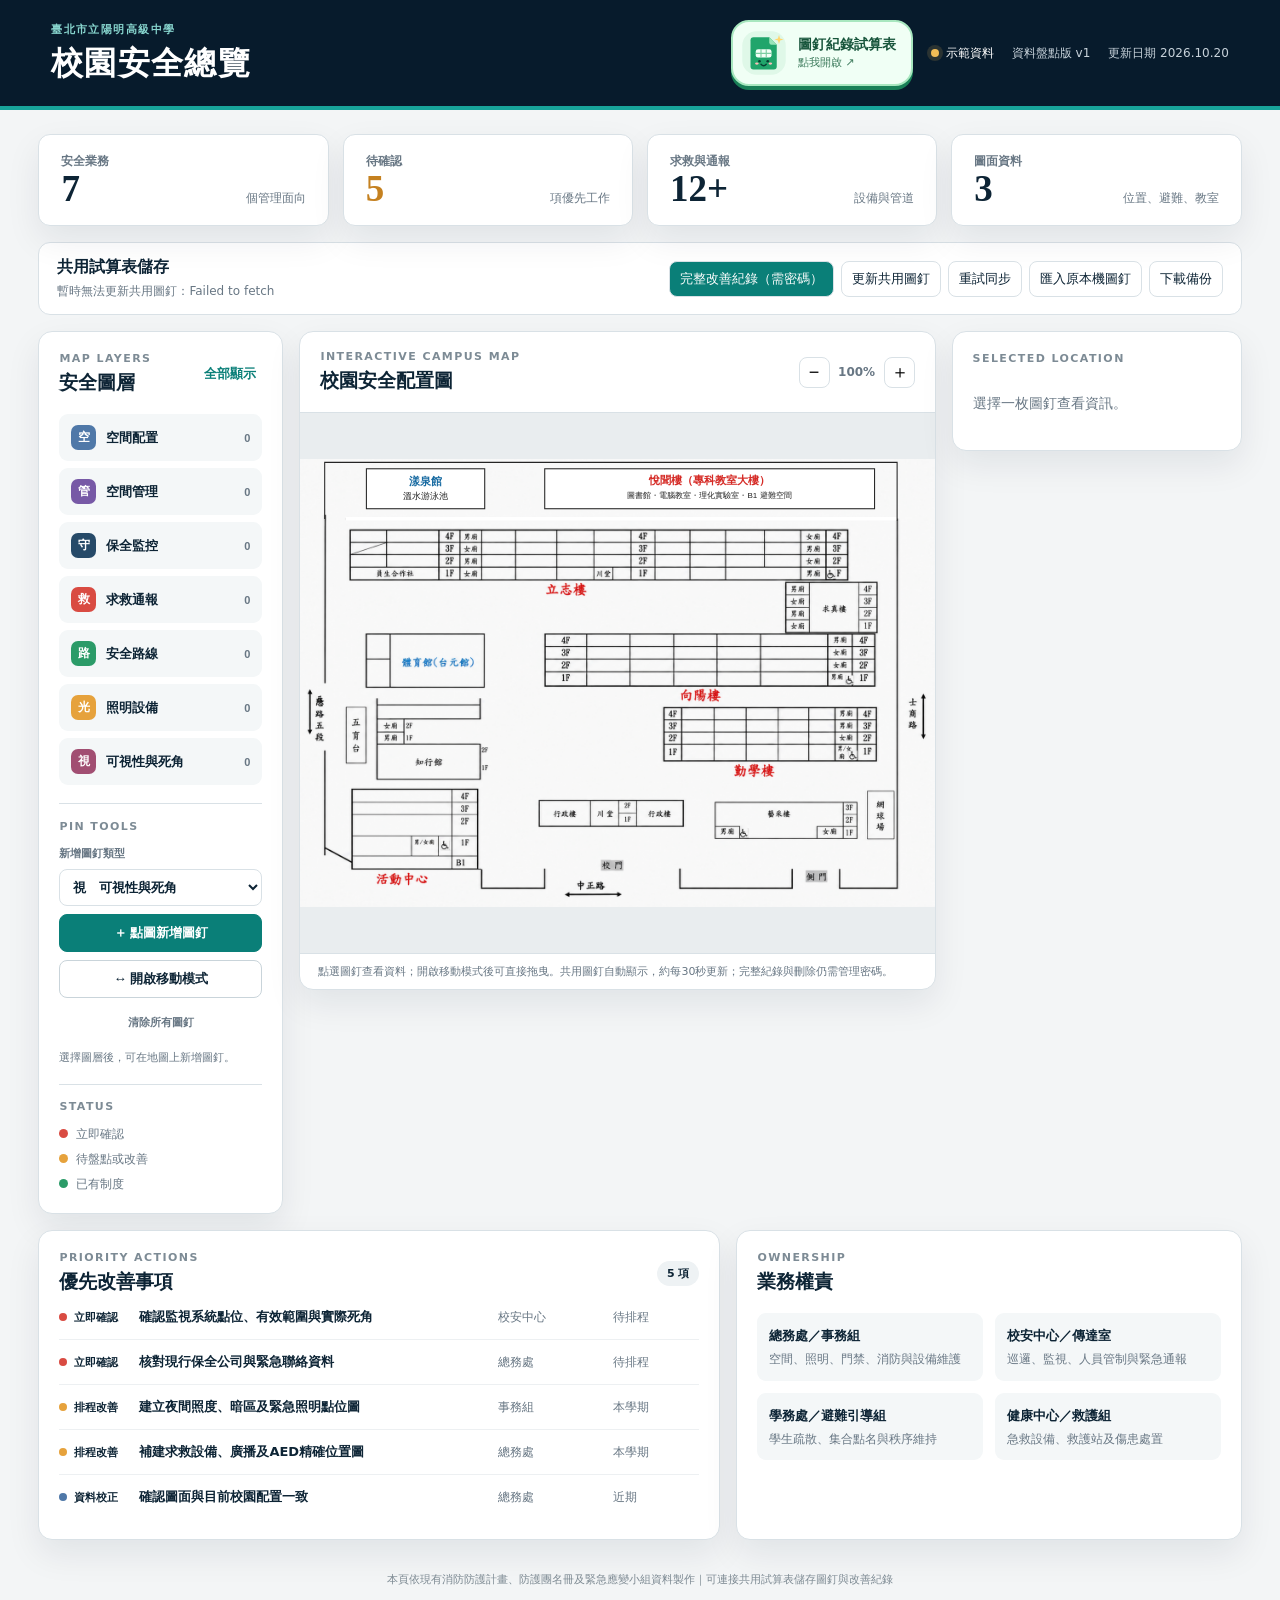
==== commit ab7dd6e5: "自動公開同步共用圖釘位置，完整紀錄與刪除維持密碼保護" ====
--- a/campus-safety-dashboard/index.html
+++ b/campus-safety-dashboard/index.html
@@ -1 +1 @@
-<!doctype html><html lang="zh-Hant"><head><meta charset="utf-8"><meta name="viewport" content="width=device-width, initial-scale=1"><meta name="theme-color" content="#071b2c"><title>陽明高中校園安全總覽</title><meta name="description" content="校園安全空間、設備、路線、責任與改善事項的一頁式互動總覽"><link rel="stylesheet" href="styles.css"></head><body><header class="topbar"><div><p class="eyebrow">臺北市立陽明高級中學</p><h1>校園安全總覽</h1></div><div class="header-meta"><a class="sheet-shortcut" href="https://docs.google.com/spreadsheets/d/1kBAX215x-DrpNr9UYQLfTS2lmf_nVUK2c13gKuN5Jsc/edit?usp=sharing" target="_blank" rel="noopener noreferrer" aria-label="開啟校園安全圖釘紀錄試算表（另開分頁）" title="開啟共用試算表"><img src="assets/sheet-buddy.svg" alt="" width="48" height="48"><span><strong>圖釘紀錄試算表</strong><small>點我開啟 ↗</small></span></a><span class="live-dot">示範資料</span><span>資料盤點版 v1</span><span>更新日期 2026.10.20</span></div></header><main><section class="metrics" aria-label="安全摘要"><article><span class="metric-label">安全業務</span><strong>7</strong><small>個管理面向</small></article><article><span class="metric-label">待確認</span><strong class="amber">5</strong><small>項優先工作</small></article><article><span class="metric-label">求救與通報</span><strong>12+</strong><small>設備與管道</small></article><article><span class="metric-label">圖面資料</span><strong>3</strong><small>位置、避難、教室</small></article></section><section class="cloud-bar" aria-label="共用儲存"><div><b>共用試算表儲存</b><p id="cloudStatus" role="status">可直接儲存；讀取共用資料需密碼</p></div><div class="cloud-buttons"><button id="cloudConnect">讀取共用資料（需密碼）</button><button id="cloudRefresh" hidden>載入最新資料</button><button id="cloudRetry" hidden>重試同步</button><button id="cloudImport" hidden>匯入原本機圖釘</button><button id="cloudBackup" hidden>下載備份</button></div></section><section class="workspace"><aside class="panel filters"><div class="panel-heading"><div><p class="kicker">MAP LAYERS</p><h2>安全圖層</h2></div><button id="resetLayers" class="text-button">全部顯示</button></div><div id="layerList" class="layer-list"></div><div class="pin-tools"><p class="kicker">PIN TOOLS</p><label for="pinLayer">新增圖釘類型</label><select id="pinLayer" aria-label="新增圖釘類型"></select><button id="addPin" class="tool-button primary">＋ 點圖新增圖釘</button><button id="editPins" class="tool-button">↔ 開啟移動模式</button><button id="resetPins" class="tool-button subtle">清除所有圖釘</button><p id="pinHint" class="pin-hint">選擇圖層後，可在地圖上新增圖釘。</p></div><div class="legend"><p class="kicker">STATUS</p><div><span class="status red"></span>立即確認</div><div><span class="status amber"></span>待盤點或改善</div><div><span class="status green"></span>已有制度</div></div></aside><section class="map-panel" aria-label="互動式校園安全地圖"><div class="map-toolbar"><div><p class="kicker">INTERACTIVE CAMPUS MAP</p><h2>校園安全配置圖</h2></div><div class="map-actions"><button id="zoomOut" aria-label="縮小">−</button><span id="zoomValue">100%</span><button id="zoomIn" aria-label="放大">＋</button></div></div><div class="map-viewport" id="mapViewport"><div class="map-stage" id="mapStage"><img src="assets/campus-map-v3-no-track.png" alt="陽明高中校園建築配置圖"><img class="map-building-overlay" src="assets/rear-buildings.svg" alt="立志樓後方左側為漾泉館（溫水游泳池），右側為悅聞樓（專科教室大樓）"><div id="markers" class="markers"></div></div></div><div class="map-note">點選圖釘查看資料；開啟移動模式後可直接拖曳。<span id="mapStorageNote">圖釘暫存於這台裝置；連接共用試算表後可跨裝置存取。</span></div></section><aside class="panel detail" id="detailPanel" aria-live="polite"><p class="kicker">SELECTED LOCATION</p><div id="detailContent"></div></aside></section><section class="lower-grid"><article class="panel issues"><div class="panel-heading"><div><p class="kicker">PRIORITY ACTIONS</p><h2>優先改善事項</h2></div><span class="pill">5 項</span></div><div id="issueList"></div></article><article class="panel ownership"><div class="panel-heading"><div><p class="kicker">OWNERSHIP</p><h2>業務權責</h2></div></div><div class="owner-grid"><div><span>總務處／事務組</span><p>空間、照明、門禁、消防與設備維護</p></div><div><span>校安中心／傳達室</span><p>巡邏、監視、人員管制與緊急通報</p></div><div><span>學務處／避難引導組</span><p>學生疏散、集合點名與秩序維持</p></div><div><span>健康中心／救護組</span><p>急救設備、救護站及傷患處置</p></div></div></article></section></main><footer>本頁依現有消防防護計畫、防護團名冊及緊急應變小組資料製作｜可連接共用試算表儲存圖釘與改善紀錄</footer><dialog id="deleteAuthDialog" class="delete-auth" aria-labelledby="deleteAuthTitle" aria-describedby="deleteAuthMessage"><form id="deleteAuthForm"><h2 id="deleteAuthTitle">刪除圖釘確認</h2><p id="deleteAuthMessage"></p><label for="deleteAuthPassword">管理密碼</label><input id="deleteAuthPassword" type="password" required autocomplete="off" autocapitalize="off" spellcheck="false"><p id="deleteAuthError" role="alert"></p><div class="delete-auth-actions"><button id="deleteAuthCancel" type="button">取消</button><button type="submit">驗證並刪除</button></div></form></dialog><dialog id="cloudDialog" class="delete-auth" aria-labelledby="cloudTitle"><form id="cloudForm"><h2 id="cloudTitle">讀取共用資料</h2><p>儲存不需密碼。輸入管理密碼後才會讀取共用圖釘；原本機圖釘會保留。</p><label for="cloudUrl">共用儲存連線網址</label><input id="cloudUrl" type="url" required placeholder="https://script.google.com/macros/s/…/exec"><label for="cloudPassword">管理密碼</label><input id="cloudPassword" type="password" required autocomplete="off"><p id="cloudError" role="alert"></p><div class="delete-auth-actions"><button type="button" onclick="this.closest('dialog').close();document.querySelector('#cloudPassword').value=''">取消</button><button type="submit">驗證並讀取</button></div></form></dialog><script src="app.js"></script><script src="cloud.js"></script></body></html>
+<!doctype html><html lang="zh-Hant"><head><meta charset="utf-8"><meta name="viewport" content="width=device-width, initial-scale=1"><meta name="theme-color" content="#071b2c"><title>陽明高中校園安全總覽</title><meta name="description" content="校園安全空間、設備、路線、責任與改善事項的一頁式互動總覽"><link rel="stylesheet" href="styles.css"></head><body><header class="topbar"><div><p class="eyebrow">臺北市立陽明高級中學</p><h1>校園安全總覽</h1></div><div class="header-meta"><a class="sheet-shortcut" href="https://docs.google.com/spreadsheets/d/1kBAX215x-DrpNr9UYQLfTS2lmf_nVUK2c13gKuN5Jsc/edit?usp=sharing" target="_blank" rel="noopener noreferrer" aria-label="開啟校園安全圖釘紀錄試算表（另開分頁）" title="開啟共用試算表"><img src="assets/sheet-buddy.svg" alt="" width="48" height="48"><span><strong>圖釘紀錄試算表</strong><small>點我開啟 ↗</small></span></a><span class="live-dot">示範資料</span><span>資料盤點版 v1</span><span>更新日期 2026.10.20</span></div></header><main><section class="metrics" aria-label="安全摘要"><article><span class="metric-label">安全業務</span><strong>7</strong><small>個管理面向</small></article><article><span class="metric-label">待確認</span><strong class="amber">5</strong><small>項優先工作</small></article><article><span class="metric-label">求救與通報</span><strong>12+</strong><small>設備與管道</small></article><article><span class="metric-label">圖面資料</span><strong>3</strong><small>位置、避難、教室</small></article></section><section class="cloud-bar" aria-label="共用儲存"><div><b>共用試算表儲存</b><p id="cloudStatus" role="status">正在載入共用圖釘…</p></div><div class="cloud-buttons"><button id="cloudConnect">完整改善紀錄（需密碼）</button><button id="cloudRefresh" hidden>更新共用圖釘</button><button id="cloudRetry" hidden>重試同步</button><button id="cloudImport" hidden>匯入原本機圖釘</button><button id="cloudBackup" hidden>下載備份</button></div></section><section class="workspace"><aside class="panel filters"><div class="panel-heading"><div><p class="kicker">MAP LAYERS</p><h2>安全圖層</h2></div><button id="resetLayers" class="text-button">全部顯示</button></div><div id="layerList" class="layer-list"></div><div class="pin-tools"><p class="kicker">PIN TOOLS</p><label for="pinLayer">新增圖釘類型</label><select id="pinLayer" aria-label="新增圖釘類型"></select><button id="addPin" class="tool-button primary">＋ 點圖新增圖釘</button><button id="editPins" class="tool-button">↔ 開啟移動模式</button><button id="resetPins" class="tool-button subtle">清除所有圖釘</button><p id="pinHint" class="pin-hint">選擇圖層後，可在地圖上新增圖釘。</p></div><div class="legend"><p class="kicker">STATUS</p><div><span class="status red"></span>立即確認</div><div><span class="status amber"></span>待盤點或改善</div><div><span class="status green"></span>已有制度</div></div></aside><section class="map-panel" aria-label="互動式校園安全地圖"><div class="map-toolbar"><div><p class="kicker">INTERACTIVE CAMPUS MAP</p><h2>校園安全配置圖</h2></div><div class="map-actions"><button id="zoomOut" aria-label="縮小">−</button><span id="zoomValue">100%</span><button id="zoomIn" aria-label="放大">＋</button></div></div><div class="map-viewport" id="mapViewport"><div class="map-stage" id="mapStage"><img src="assets/campus-map-v3-no-track.png" alt="陽明高中校園建築配置圖"><img class="map-building-overlay" src="assets/rear-buildings.svg" alt="立志樓後方左側為漾泉館（溫水游泳池），右側為悅聞樓（專科教室大樓）"><div id="markers" class="markers"></div></div></div><div class="map-note">點選圖釘查看資料；開啟移動模式後可直接拖曳。<span id="mapStorageNote">圖釘暫存於這台裝置；連接共用試算表後可跨裝置存取。</span></div></section><aside class="panel detail" id="detailPanel" aria-live="polite"><p class="kicker">SELECTED LOCATION</p><div id="detailContent"></div></aside></section><section class="lower-grid"><article class="panel issues"><div class="panel-heading"><div><p class="kicker">PRIORITY ACTIONS</p><h2>優先改善事項</h2></div><span class="pill">5 項</span></div><div id="issueList"></div></article><article class="panel ownership"><div class="panel-heading"><div><p class="kicker">OWNERSHIP</p><h2>業務權責</h2></div></div><div class="owner-grid"><div><span>總務處／事務組</span><p>空間、照明、門禁、消防與設備維護</p></div><div><span>校安中心／傳達室</span><p>巡邏、監視、人員管制與緊急通報</p></div><div><span>學務處／避難引導組</span><p>學生疏散、集合點名與秩序維持</p></div><div><span>健康中心／救護組</span><p>急救設備、救護站及傷患處置</p></div></div></article></section></main><footer>本頁依現有消防防護計畫、防護團名冊及緊急應變小組資料製作｜可連接共用試算表儲存圖釘與改善紀錄</footer><dialog id="deleteAuthDialog" class="delete-auth" aria-labelledby="deleteAuthTitle" aria-describedby="deleteAuthMessage"><form id="deleteAuthForm"><h2 id="deleteAuthTitle">刪除圖釘確認</h2><p id="deleteAuthMessage"></p><label for="deleteAuthPassword">管理密碼</label><input id="deleteAuthPassword" type="password" required autocomplete="off" autocapitalize="off" spellcheck="false"><p id="deleteAuthError" role="alert"></p><div class="delete-auth-actions"><button id="deleteAuthCancel" type="button">取消</button><button type="submit">驗證並刪除</button></div></form></dialog><dialog id="cloudDialog" class="delete-auth" aria-labelledby="cloudTitle"><form id="cloudForm"><h2 id="cloudTitle">讀取共用資料</h2><p>圖釘位置已公開顯示。輸入管理密碼可查看提出人、聯絡方式與完整改善紀錄。</p><label for="cloudUrl">共用儲存連線網址</label><input id="cloudUrl" type="url" required placeholder="https://script.google.com/macros/s/…/exec"><label for="cloudPassword">管理密碼</label><input id="cloudPassword" type="password" required autocomplete="off"><p id="cloudError" role="alert"></p><div class="delete-auth-actions"><button type="button" onclick="this.closest('dialog').close();document.querySelector('#cloudPassword').value=''">取消</button><button type="submit">驗證並讀取</button></div></form></dialog><script src="app.js?v=20261020-public-pins"></script><script src="cloud.js?v=20261020-public-pins"></script></body></html>
